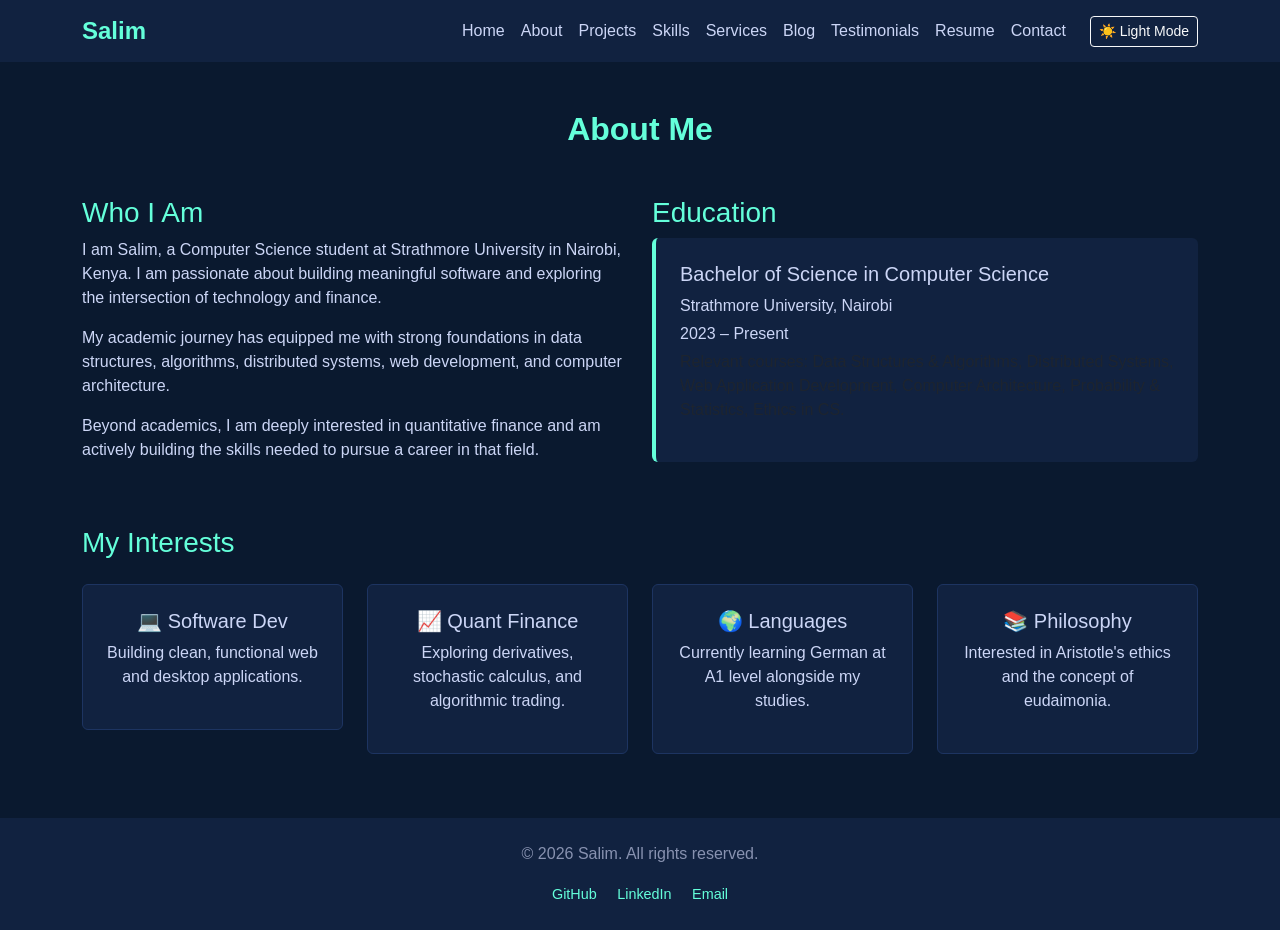
==== about.html @ 7ed95bfd "Add back-to-top button to all pages" ====
<!DOCTYPE html>
<html lang="en">
<head>
    <meta charset="UTF-8">
    <meta name="viewport" content="width=device-width, initial-scale=1.0">
    <title>About | Salim</title>
    <link href="https://cdn.jsdelivr.net/npm/bootstrap@5.3.0/dist/css/bootstrap.min.css" rel="stylesheet">
    <link rel="stylesheet" href="css/style.css">
</head>
<body>

    <!-- Navbar -->
    <nav class="navbar navbar-expand-lg navbar-dark bg-dark">
        <div class="container">
            <a class="navbar-brand" href="index.html">Salim</a>
            <button class="navbar-toggler" type="button" data-bs-toggle="collapse" data-bs-target="#navbarNav">
                <span class="navbar-toggler-icon"></span>
            </button>
            <div class="collapse navbar-collapse" id="navbarNav">
                <ul class="navbar-nav ms-auto">
                    <li class="nav-item"><a class="nav-link" href="index.html">Home</a></li>
                    <li class="nav-item"><a class="nav-link active" href="about.html">About</a></li>
                    <li class="nav-item"><a class="nav-link" href="projects.html">Projects</a></li>
                    <li class="nav-item"><a class="nav-link" href="skills.html">Skills</a></li>
                    <li class="nav-item"><a class="nav-link" href="services.html">Services</a></li>
                    <li class="nav-item"><a class="nav-link" href="blog.html">Blog</a></li>
                    <li class="nav-item"><a class="nav-link" href="testimonials.html">Testimonials</a></li>
                    <li class="nav-item"><a class="nav-link" href="resume.html">Resume</a></li>
                    <li class="nav-item"><a class="nav-link" href="contact.html">Contact</a></li>
                </ul>
            </div>
            <button id="modeToggle" class="btn btn-outline-light btn-sm ms-3" onclick="toggleMode()">☀️ Light Mode</button>
        </div>
    </nav>

    <!-- About Section -->
    <section class="py-5">
        <div class="container">
            <h2 class="section-title text-center mb-5">About Me</h2>
            <div class="row align-items-center">
                <div class="col-md-6 mb-4">
                    <h3 class="accent-text">Who I Am</h3>
                    <p>I am Salim, a Computer Science student at Strathmore University in Nairobi, Kenya. I am passionate about building meaningful software and exploring the intersection of technology and finance.</p>
                    <p>My academic journey has equipped me with strong foundations in data structures, algorithms, distributed systems, web development, and computer architecture.</p>
                    <p>Beyond academics, I am deeply interested in quantitative finance and am actively building the skills needed to pursue a career in that field.</p>
                </div>
                <div class="col-md-6 mb-4">
                    <h3 class="accent-text">Education</h3>
                    <div class="education-card p-4 rounded mb-3">
                        <h5>Bachelor of Science in Computer Science</h5>
                        <p class="mb-1">Strathmore University, Nairobi</p>
                        <p class="mb-1">2023 – Present</p>
                        <p class="text-muted">Relevant courses: Data Structures & Algorithms, Distributed Systems, Web Application Development, Computer Architecture, Probability & Statistics, Ethics in CS.</p>
                    </div>
                </div>
            </div>

            <!-- Personal Interests -->
            <div class="row mt-4">
                <div class="col-12">
                    <h3 class="accent-text mb-4">My Interests</h3>
                </div>
                <div class="col-md-3 mb-3">
                    <div class="interest-card text-center p-4 rounded">
                        <h5>💻 Software Dev</h5>
                        <p>Building clean, functional web and desktop applications.</p>
                    </div>
                </div>
                <div class="col-md-3 mb-3">
                    <div class="interest-card text-center p-4 rounded">
                        <h5>📈 Quant Finance</h5>
                        <p>Exploring derivatives, stochastic calculus, and algorithmic trading.</p>
                    </div>
                </div>
                <div class="col-md-3 mb-3">
                    <div class="interest-card text-center p-4 rounded">
                        <h5>🌍 Languages</h5>
                        <p>Currently learning German at A1 level alongside my studies.</p>
                    </div>
                </div>
                <div class="col-md-3 mb-3">
                    <div class="interest-card text-center p-4 rounded">
                        <h5>📚 Philosophy</h5>
                        <p>Interested in Aristotle's ethics and the concept of eudaimonia.</p>
                    </div>
                </div>
            </div>
        </div>
    </section>

 <!-- Footer -->
    <footer class="text-center py-4">
        <p>&copy; 2026 Salim. All rights reserved.</p>
        <div class="social-links mt-2">
            <a href="https://github.com/8salim3" target="_blank" class="social-link me-3">GitHub</a>
            <a href="https://linkedin.com" target="_blank" class="social-link me-3">LinkedIn</a>
            <a href="mailto:salim@strathmore.edu" class="social-link">Email</a>
        </div>
    </footer>

    <button id="backToTop" onclick="scrollToTop()">↑</button>

    <script src="https://cdn.jsdelivr.net/npm/bootstrap@5.3.0/dist/js/bootstrap.bundle.min.js"></script>
    <script src="js/main.js"></script>
</body>
</html>
---- css/style.css ----
/* General */
body {
    background-color: #0a192f;
    color: #ccd6f6;
    font-family: 'Segoe UI', Tahoma, Geneva, Verdana, sans-serif;
}

/* Navbar */
.navbar {
    background-color: #112240 !important;
}

.navbar-brand {
    color: #64ffda !important;
    font-weight: bold;
    font-size: 1.5rem;
}

.nav-link {
    color: #ccd6f6 !important;
}

.nav-link:hover {
    color: #64ffda !important;
}

/* Hero Section */
.hero {
    min-height: 90vh;
    background-color: #0a192f;
    display: flex;
    align-items: center;
}

.hero h1 {
    color: #64ffda;
    margin-bottom: 1rem;
}

.hero .lead {
    color: #ccd6f6;
    font-size: 1.5rem;
}

.hero .subtext {
    color: #8892b0;
    margin-bottom: 2rem;
}

/* Footer */
footer {
    background-color: #112240;
    color: #8892b0;
    margin-top: auto;
}
/* Section Titles */
.section-title {
    color: #64ffda;
    font-weight: bold;
}

.accent-text {
    color: #64ffda;
}

/* Education Card */
.education-card {
    background-color: #112240;
    border-left: 4px solid #64ffda;
}

/* Interest Cards */
.interest-card {
    background-color: #112240;
    border: 1px solid #1d3461;
    transition: transform 0.3s ease;
}

.interest-card:hover {
    transform: translateY(-5px);
    border-color: #64ffda;
}
/* Contact Form */
.contact-form {
    background-color: #112240;
    border: 1px solid #1d3461;
}

.form-control {
    background-color: #0a192f;
    border: 1px solid #1d3461;
    color: #ccd6f6;
}

.form-control:focus {
    background-color: #0a192f;
    border-color: #64ffda;
    color: #ccd6f6;
    box-shadow: 0 0 0 0.2rem rgba(100, 255, 218, 0.25);
}

.form-label {
    color: #ccd6f6;
}

.btn-primary {
    background-color: #64ffda;
    border-color: #64ffda;
    color: #0a192f;
    font-weight: bold;
}

.btn-primary:hover {
    background-color: #45e6c3;
    border-color: #45e6c3;
    color: #0a192f;
}
/* Project Cards */
.project-card {
    background-color: #112240;
    border: 1px solid #1d3461;
    transition: transform 0.3s ease;
}

.project-card:hover {
    transform: translateY(-5px);
    border-color: #64ffda;
}
/* Skills Progress Bars */
.progress {
    background-color: #1d3461;
    height: 12px;
    border-radius: 6px;
}

.progress-bar {
    background-color: #64ffda;
    color: #0a192f;
    font-weight: bold;
    font-size: 0.75rem;
}

/* Skill Badges */
.skill-badge {
    background-color: #112240;
    border: 1px solid #1d3461;
    color: #ccd6f6;
    transition: all 0.3s ease;
}

.skill-badge:hover {
    border-color: #64ffda;
    color: #64ffda;
}
/* Service Cards */
.service-card {
    background-color: #112240;
    border: 1px solid #1d3461;
    transition: transform 0.3s ease;
}

.service-card:hover {
    transform: translateY(-5px);
    border-color: #64ffda;
}

.service-icon {
    font-size: 2.5rem;
}
/* Blog Cards */
.blog-card {
    background-color: #112240;
    border: 1px solid #1d3461;
    transition: transform 0.3s ease;
}

.blog-card:hover {
    transform: translateY(-5px);
    border-color: #64ffda;
}

.blog-card-header {
    background-color: #0a192f;
    border-bottom: 1px solid #1d3461;
}

.blog-category {
    color: #64ffda;
    font-size: 0.85rem;
    font-weight: bold;
    text-transform: uppercase;
    letter-spacing: 1px;
}
/* Testimonial Cards */
.testimonial-card {
    background-color: #112240;
    border: 1px solid #1d3461;
    border-left: 4px solid #64ffda;
    transition: transform 0.3s ease;
}

.testimonial-card:hover {
    transform: translateY(-5px);
}

.testimonial-text {
    color: #ccd6f6;
    font-style: italic;
    line-height: 1.8;
}
/* Resume Items */
.resume-item {
    background-color: #112240;
    border: 1px solid #1d3461;
    border-left: 4px solid #64ffda;
    transition: transform 0.3s ease;
}

.resume-item:hover {
    transform: translateY(-3px);
}
/* Light Mode */
body.light-mode {
    background-color: #f0f4f8;
    color: #1a1a2e;
}

body.light-mode .navbar {
    background-color: #1a1a2e !important;
}

body.light-mode .hero {
    background-color: #f0f4f8;
}

body.light-mode .education-card,
body.light-mode .interest-card,
body.light-mode .project-card,
body.light-mode .service-card,
body.light-mode .blog-card,
body.light-mode .testimonial-card,
body.light-mode .resume-item,
body.light-mode .contact-form,
body.light-mode .skill-badge {
    background-color: #ffffff;
    border-color: #d0d7de;
}

body.light-mode .form-control {
    background-color: #ffffff;
    color: #1a1a2e;
    border-color: #d0d7de;
}

body.light-mode footer {
    background-color: #1a1a2e;
    color: #f0f4f8;
}

body.light-mode .text-muted {
    color: #555555 !important;
}
/* Social Links */
.social-links a {
    color: #64ffda;
    text-decoration: none;
    font-size: 0.9rem;
    transition: color 0.3s ease;
}

.social-links a:hover {
    color: #ffffff;
}
/* Back to Top Button */
#backToTop {
    display: none;
    position: fixed;
    bottom: 30px;
    right: 30px;
    background-color: #64ffda;
    color: #0a192f;
    border: none;
    border-radius: 50%;
    width: 45px;
    height: 45px;
    font-size: 1.2rem;
    cursor: pointer;
    z-index: 999;
    transition: background-color 0.3s ease;
}

#backToTop:hover {
    background-color: #45e6c3;
}
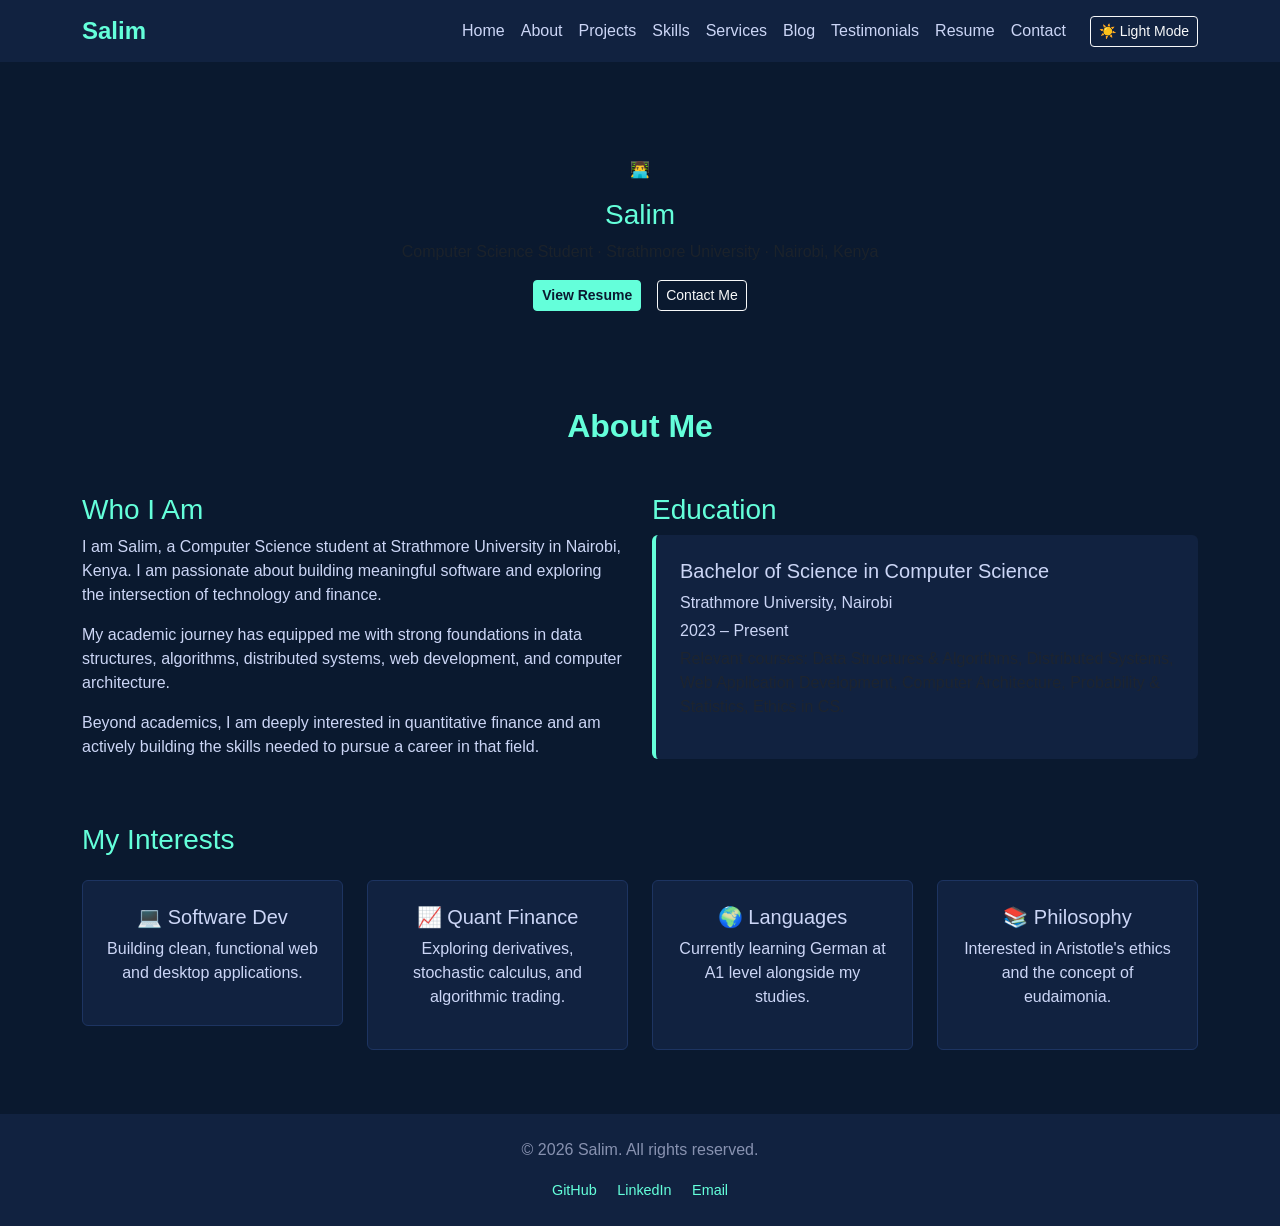
==== commit 37654d3a: "Improve About page with intro card" ====
--- a/about.html
+++ b/about.html
@@ -36,6 +36,20 @@
     <!-- About Section -->
     <section class="py-5">
         <div class="container">
+            <!-- Intro Card -->
+            <div class="row justify-content-center mb-5">
+                <div class="col-md-8">
+                    <div class="intro-card text-center p-5 rounded">
+                        <div class="intro-avatar mb-3">👨‍💻</div>
+                        <h3 class="accent-text">Salim</h3>
+                        <p class="text-muted">Computer Science Student · Strathmore University · Nairobi, Kenya</p>
+                        <div class="d-flex justify-content-center gap-3 mt-3">
+                            <a href="resume.html" class="btn btn-primary btn-sm">View Resume</a>
+                            <a href="contact.html" class="btn btn-outline-light btn-sm">Contact Me</a>
+                        </div>
+                    </div>
+                </div>
+            </div>
             <h2 class="section-title text-center mb-5">About Me</h2>
             <div class="row align-items-center">
                 <div class="col-md-6 mb-4">
--- a/css/style.css
+++ b/css/style.css
@@ -291,4 +291,44 @@
 
 #backToTop:hover {
     background-color: #45e6c3;
+}
+/* Stats Section */
+.stats-section {
+    background-color: #112240;
+}
+
+.stat-card {
+    background-color: #0a192f;
+    border: 1px solid #1d3461;
+    transition: transform 0.3s ease;
+}
+
+.stat-card:hover {
+    transform: translateY(-5px);
+    border-color: #64ffda;
+}
+/* Feature Cards */
+.feature-card {
+    background-color: #112240;
+    border: 1px solid #1d3461;
+    transition: transform 0.3s ease;
+}
+
+.feature-card:hover {
+    transform: translateY(-5px);
+    border-color: #64ffda;
+}
+
+.feature-icon {
+    font-size: 2.5rem;
+}
+/* Typing Animation */
+.cursor {
+    color: #64ffda;
+    animation: blink 0.7s infinite;
+}
+
+@keyframes blink {
+    0%, 100% { opacity: 1; }
+    50% { opacity: 0; }
 }
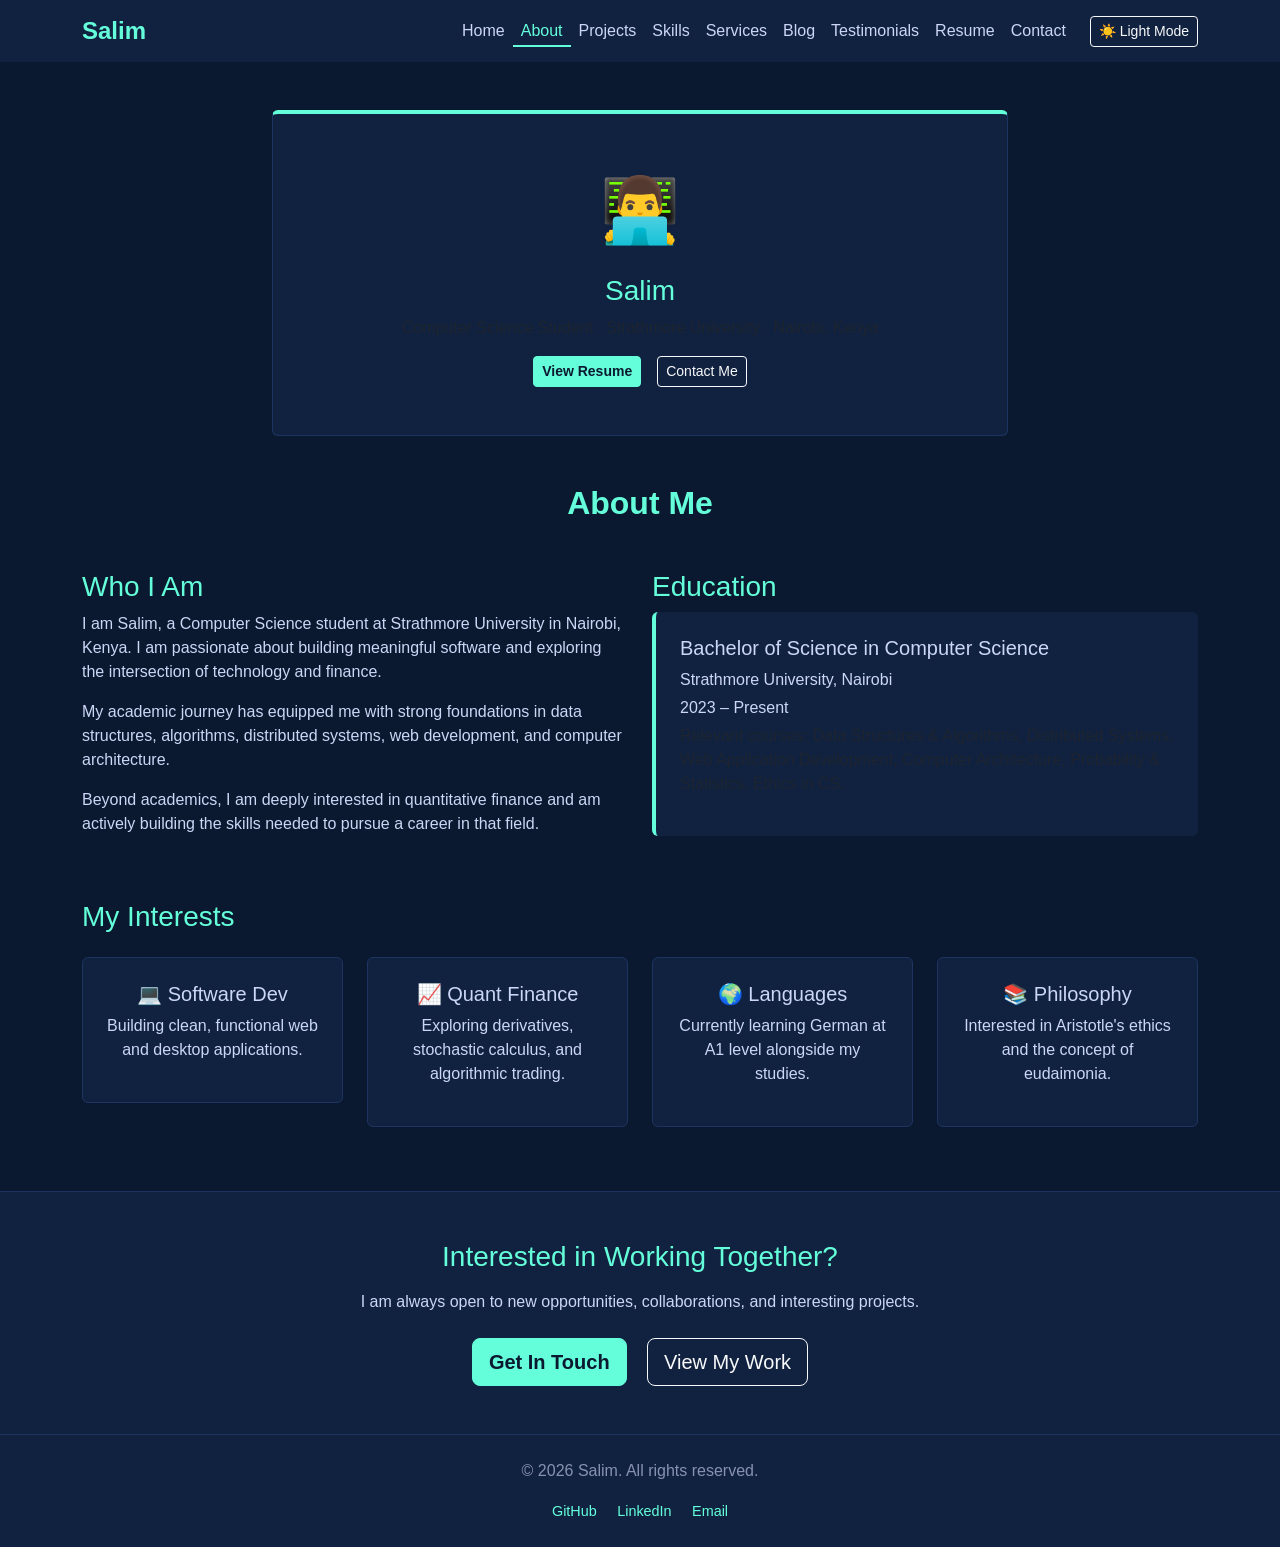
==== commit 9b59b191: "Add call-to-action section to About page" ====
--- a/about.html
+++ b/about.html
@@ -101,7 +101,15 @@
             </div>
         </div>
     </section>
-
+<!-- Call to Action -->
+    <section class="cta-section py-5">
+        <div class="container text-center">
+            <h3 class="accent-text mb-3">Interested in Working Together?</h3>
+            <p class="mb-4">I am always open to new opportunities, collaborations, and interesting projects.</p>
+            <a href="contact.html" class="btn btn-primary btn-lg me-3">Get In Touch</a>
+            <a href="projects.html" class="btn btn-outline-light btn-lg">View My Work</a>
+        </div>
+    </section>
  <!-- Footer -->
     <footer class="text-center py-4">
         <p>&copy; 2026 Salim. All rights reserved.</p>
--- a/css/style.css
+++ b/css/style.css
@@ -331,4 +331,36 @@
 @keyframes blink {
     0%, 100% { opacity: 1; }
     50% { opacity: 0; }
+}
+/* Intro Card */
+.intro-card {
+    background-color: #112240;
+    border: 1px solid #1d3461;
+    border-top: 4px solid #64ffda;
+}
+
+.intro-avatar {
+    font-size: 4rem;
+}
+/* Active Nav Link */
+.nav-link.active {
+    color: #64ffda !important;
+    border-bottom: 2px solid #64ffda;
+    padding-bottom: 2px;
+}
+/* Filter Buttons */
+.filter-btn {
+    transition: all 0.3s ease;
+}
+
+.active-filter {
+    background-color: #64ffda !important;
+    color: #0a192f !important;
+    border-color: #64ffda !important;
+}
+/* Call to Action Section */
+.cta-section {
+    background-color: #112240;
+    border-top: 1px solid #1d3461;
+    border-bottom: 1px solid #1d3461;
 }
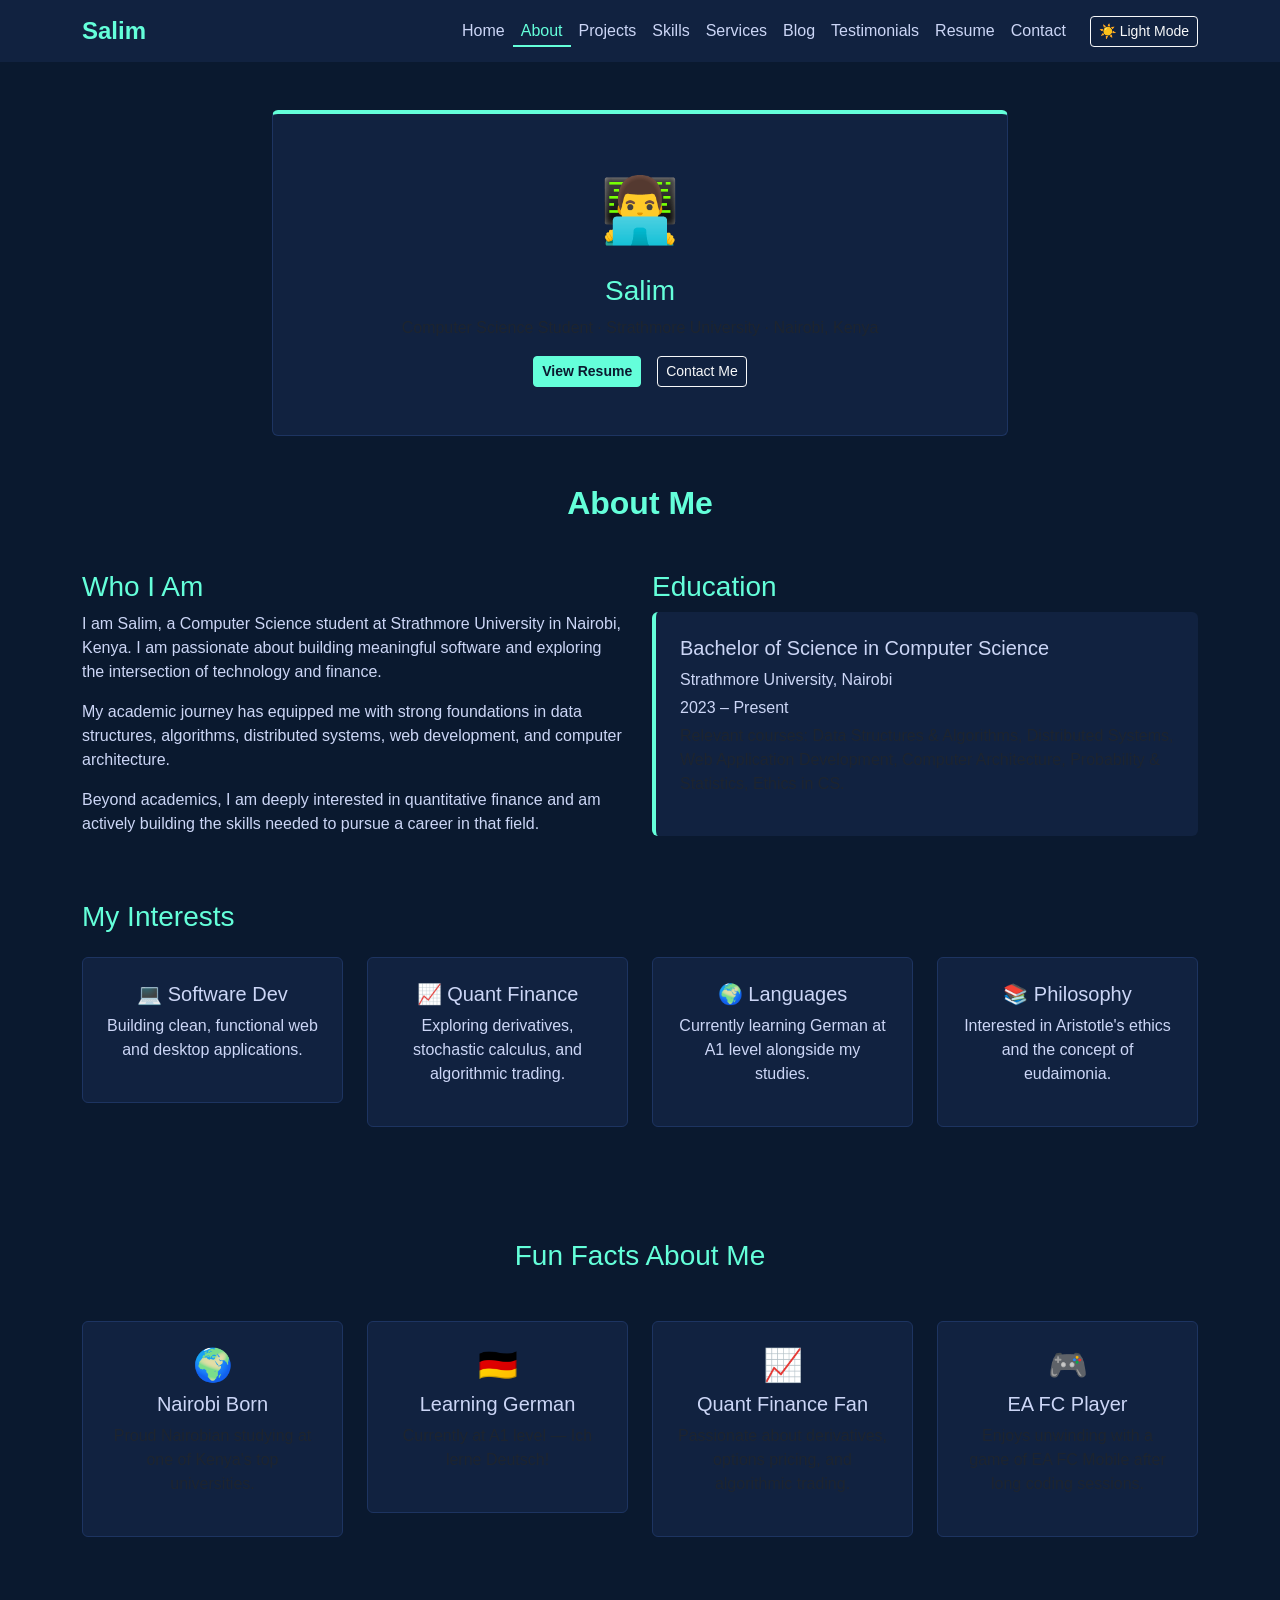
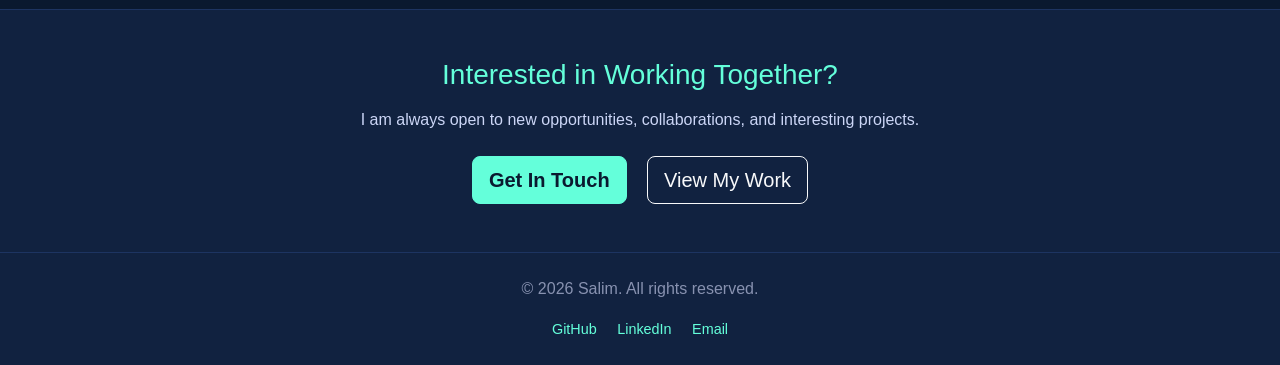
==== commit aac308ce: "Add fun facts section to About page" ====
--- a/about.html
+++ b/about.html
@@ -101,6 +101,42 @@
             </div>
         </div>
     </section>
+    <!-- Fun Facts -->
+    <section class="py-5">
+        <div class="container">
+            <h3 class="accent-text text-center mb-5">Fun Facts About Me</h3>
+            <div class="row text-center">
+                <div class="col-md-3 mb-4">
+                    <div class="fun-fact-card p-4 rounded">
+                        <h2 class="accent-text fw-bold">🌍</h2>
+                        <h5>Nairobi Born</h5>
+                        <p class="text-muted">Proud Nairobian studying at one of Kenya's top universities.</p>
+                    </div>
+                </div>
+                <div class="col-md-3 mb-4">
+                    <div class="fun-fact-card p-4 rounded">
+                        <h2 class="accent-text fw-bold">🇩🇪</h2>
+                        <h5>Learning German</h5>
+                        <p class="text-muted">Currently at A1 level — Ich lerne Deutsch!</p>
+                    </div>
+                </div>
+                <div class="col-md-3 mb-4">
+                    <div class="fun-fact-card p-4 rounded">
+                        <h2 class="accent-text fw-bold">📈</h2>
+                        <h5>Quant Finance Fan</h5>
+                        <p class="text-muted">Passionate about derivatives, options pricing, and algorithmic trading.</p>
+                    </div>
+                </div>
+                <div class="col-md-3 mb-4">
+                    <div class="fun-fact-card p-4 rounded">
+                        <h2 class="accent-text fw-bold">🎮</h2>
+                        <h5>EA FC Player</h5>
+                        <p class="text-muted">Enjoys unwinding with a game of EA FC Mobile after long coding sessions.</p>
+                    </div>
+                </div>
+            </div>
+        </div>
+    </section>
 <!-- Call to Action -->
     <section class="cta-section py-5">
         <div class="container text-center">
--- a/css/style.css
+++ b/css/style.css
@@ -363,4 +363,58 @@
     background-color: #112240;
     border-top: 1px solid #1d3461;
     border-bottom: 1px solid #1d3461;
+}
+/* Timeline */
+.timeline-item {
+    background-color: #112240;
+    border-left: 4px solid #64ffda;
+    transition: transform 0.3s ease;
+}
+
+.timeline-item:hover {
+    transform: translateX(5px);
+}
+/* Tech Badges */
+.tech-badge {
+    background-color: #112240;
+    border: 1px solid #1d3461;
+    color: #ccd6f6;
+    transition: all 0.3s ease;
+}
+
+.tech-badge:hover {
+    border-color: #64ffda;
+    color: #64ffda;
+    transform: translateY(-3px);
+}
+/* Blog Tags */
+.blog-tag {
+    background-color: #112240;
+    border: 1px solid #64ffda;
+    color: #64ffda;
+    padding: 5px 15px;
+    border-radius: 20px;
+    font-size: 0.85rem;
+}
+/* Contact Info Cards */
+.contact-info-card {
+    background-color: #112240;
+    border: 1px solid #1d3461;
+    transition: transform 0.3s ease;
+}
+
+.contact-info-card:hover {
+    transform: translateY(-3px);
+    border-color: #64ffda;
+}
+/* Fun Fact Cards */
+.fun-fact-card {
+    background-color: #112240;
+    border: 1px solid #1d3461;
+    transition: transform 0.3s ease;
+}
+
+.fun-fact-card:hover {
+    transform: translateY(-5px);
+    border-color: #64ffda;
 }
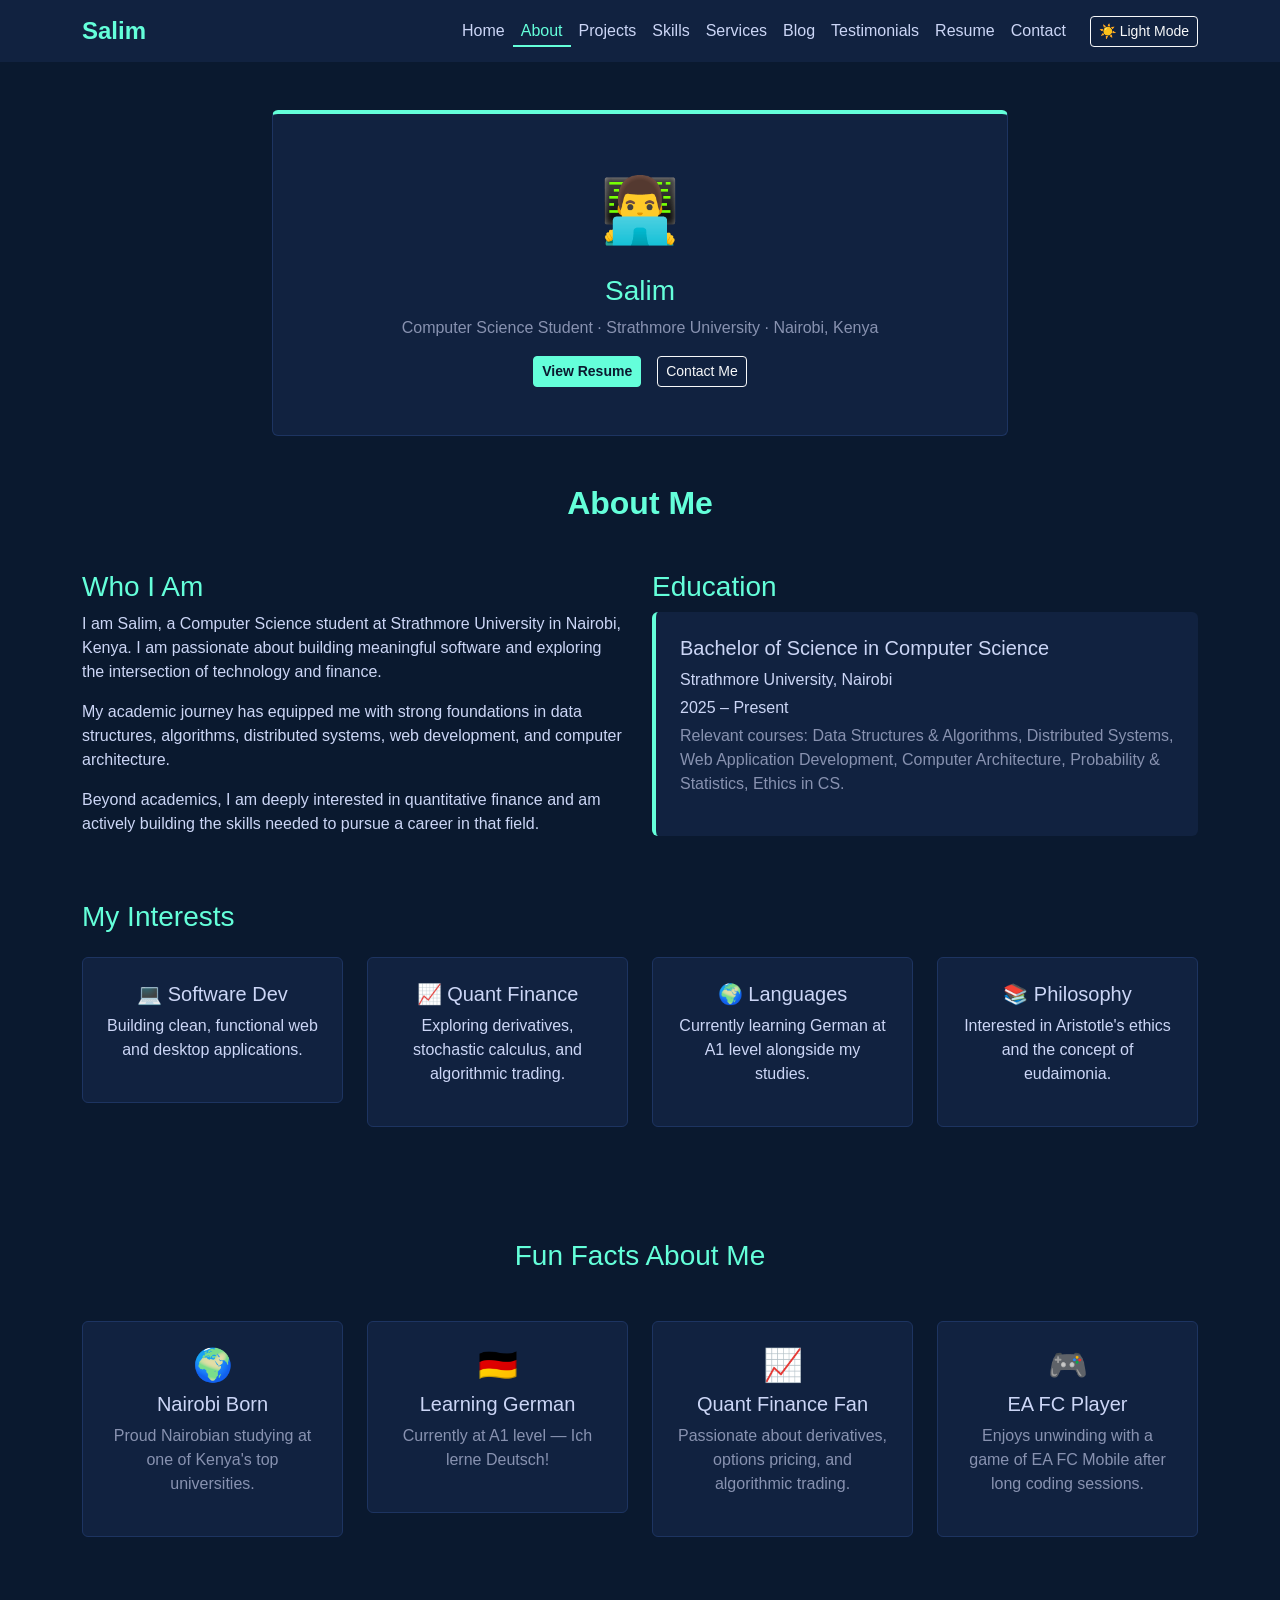
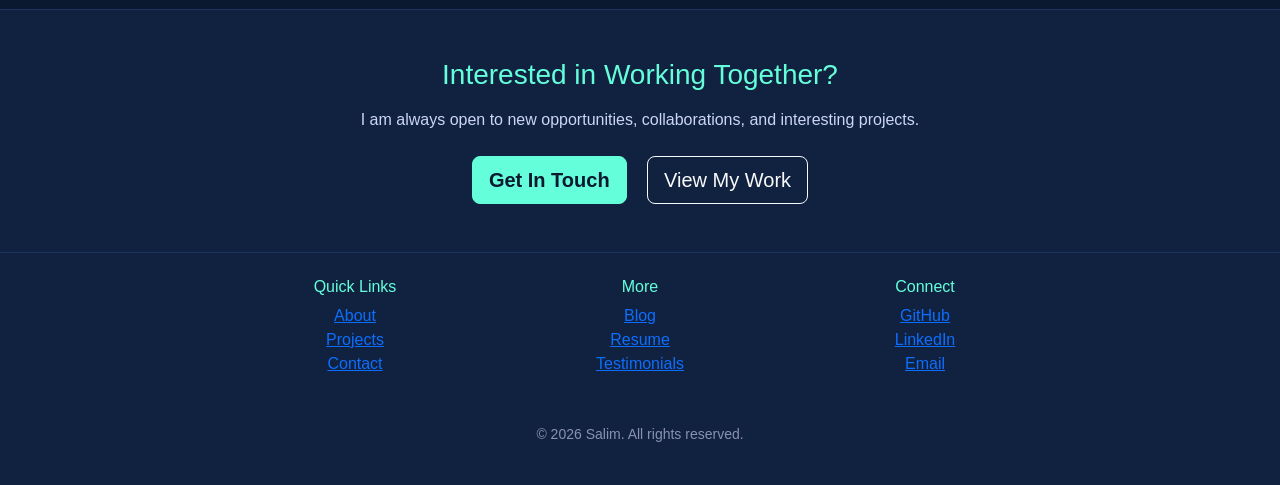
==== commit 4bdd79dd: "Match footers across all pages, update start year to 2025, fix dark-mode text contrast" ====
--- a/about.html
+++ b/about.html
@@ -8,6 +8,22 @@
     <link rel="stylesheet" href="css/style.css">
 </head>
 <body>
+<body>
+
+    <!-- 
+        Page: About (about.html)
+        Author: Salim
+        Description: About page with intro card, education, interests, fun facts and call to action
+        Last Updated: June 2026
+    -->
+
+    <!-- Navbar -->
+    <!-- 
+        Page: Home (index.html)
+        Author: Salim
+        Description: Main landing page with hero, skills preview, stats, featured sections and blog preview
+        Last Updated: June 2026
+    -->
 
     <!-- Navbar -->
     <nav class="navbar navbar-expand-lg navbar-dark bg-dark">
@@ -28,8 +44,8 @@
                     <li class="nav-item"><a class="nav-link" href="resume.html">Resume</a></li>
                     <li class="nav-item"><a class="nav-link" href="contact.html">Contact</a></li>
                 </ul>
-            </div>
-            <button id="modeToggle" class="btn btn-outline-light btn-sm ms-3" onclick="toggleMode()">☀️ Light Mode</button>
+                <button id="modeToggle" class="btn btn-outline-light btn-sm ms-lg-3 mt-2 mt-lg-0" onclick="toggleMode()">☀️ Light Mode</button>
+            </div>
         </div>
     </nav>
 
@@ -63,7 +79,7 @@
                     <div class="education-card p-4 rounded mb-3">
                         <h5>Bachelor of Science in Computer Science</h5>
                         <p class="mb-1">Strathmore University, Nairobi</p>
-                        <p class="mb-1">2023 – Present</p>
+                        <p class="mb-1">2025 – Present</p>
                         <p class="text-muted">Relevant courses: Data Structures & Algorithms, Distributed Systems, Web Application Development, Computer Architecture, Probability & Statistics, Ethics in CS.</p>
                     </div>
                 </div>
@@ -146,13 +162,36 @@
             <a href="projects.html" class="btn btn-outline-light btn-lg">View My Work</a>
         </div>
     </section>
- <!-- Footer -->
+    <!-- Footer -->
     <footer class="text-center py-4">
-        <p>&copy; 2026 Salim. All rights reserved.</p>
-        <div class="social-links mt-2">
-            <a href="https://github.com/8salim3" target="_blank" class="social-link me-3">GitHub</a>
-            <a href="https://linkedin.com" target="_blank" class="social-link me-3">LinkedIn</a>
-            <a href="mailto:salim@strathmore.edu" class="social-link">Email</a>
+        <div class="container">
+            <div class="row justify-content-center mb-3">
+                <div class="col-md-3 mb-3">
+                    <h6 class="accent-text">Quick Links</h6>
+                    <ul class="list-unstyled">
+                        <li><a href="about.html" class="social-link">About</a></li>
+                        <li><a href="projects.html" class="social-link">Projects</a></li>
+                        <li><a href="contact.html" class="social-link">Contact</a></li>
+                    </ul>
+                </div>
+                <div class="col-md-3 mb-3">
+                    <h6 class="accent-text">More</h6>
+                    <ul class="list-unstyled">
+                        <li><a href="blog.html" class="social-link">Blog</a></li>
+                        <li><a href="resume.html" class="social-link">Resume</a></li>
+                        <li><a href="testimonials.html" class="social-link">Testimonials</a></li>
+                    </ul>
+                </div>
+                <div class="col-md-3 mb-3">
+                    <h6 class="accent-text">Connect</h6>
+                    <ul class="list-unstyled">
+                        <li><a href="https://github.com/8salim3" target="_blank" class="social-link">GitHub</a></li>
+                        <li><a href="https://linkedin.com" target="_blank" class="social-link">LinkedIn</a></li>
+                        <li><a href="mailto:salim@strathmore.edu" class="social-link">Email</a></li>
+                    </ul>
+                </div>
+            </div>
+            <p class="text-muted small">&copy; 2026 Salim. All rights reserved.</p>
         </div>
     </footer>
 
--- a/css/style.css
+++ b/css/style.css
@@ -255,6 +255,11 @@
 body.light-mode footer {
     background-color: #1a1a2e;
     color: #f0f4f8;
+}
+
+/* Muted text legibility (dark mode default) */
+.text-muted {
+    color: #8892b0 !important;
 }
 
 body.light-mode .text-muted {
@@ -417,4 +422,10 @@
 .fun-fact-card:hover {
     transform: translateY(-5px);
     border-color: #64ffda;
+}
+/* Pricing Note */
+.pricing-note {
+    background-color: #112240;
+    border: 1px solid #1d3461;
+    border-top: 4px solid #64ffda;
 }
